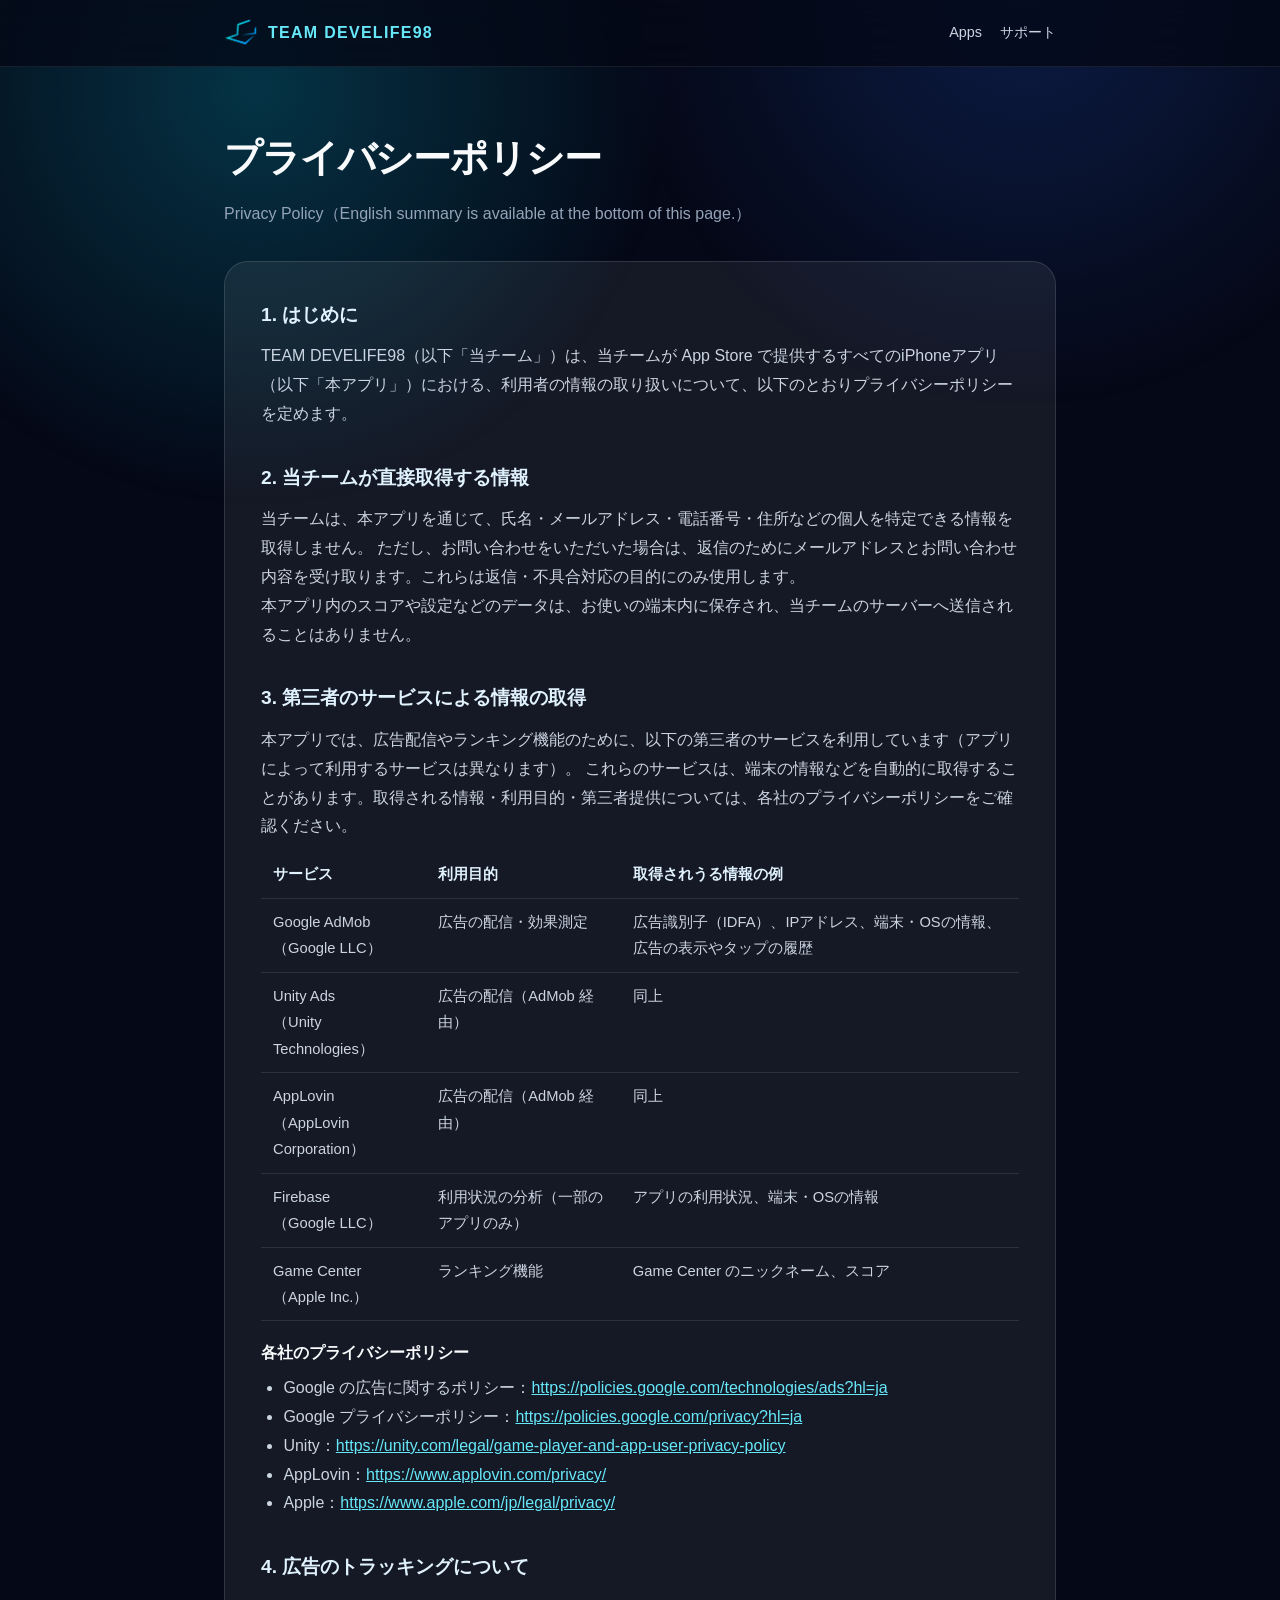
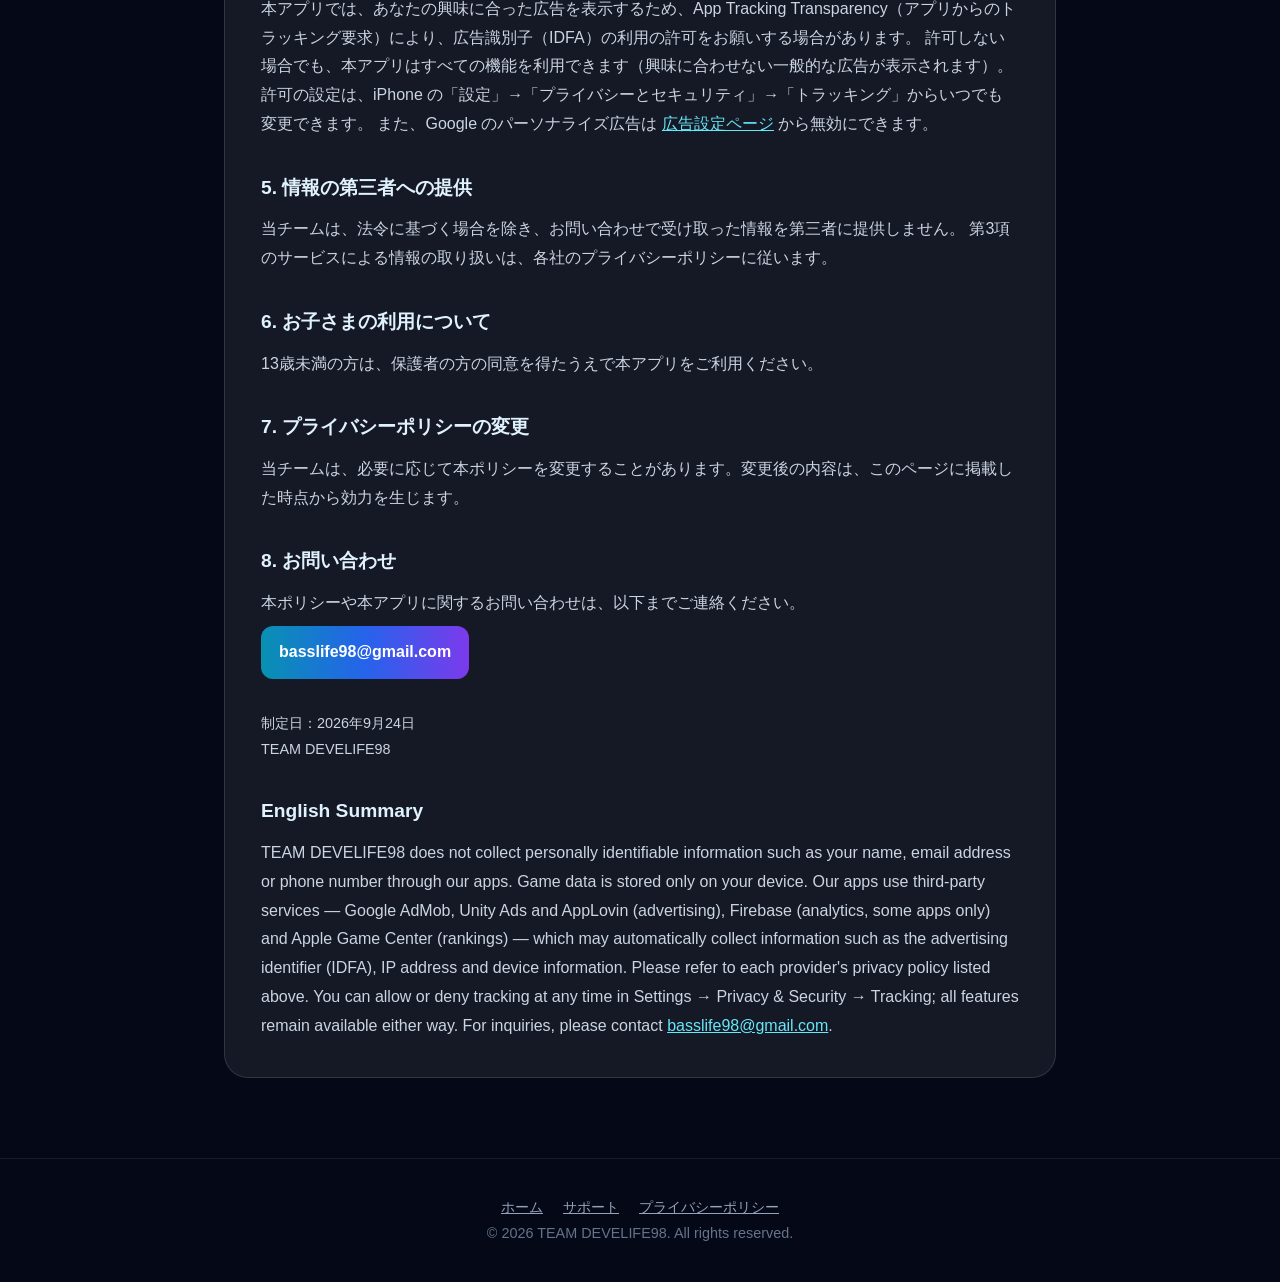
==== privacy/index.html @ 9287ae1d "全アプリ共通のプライバシーポリシー・サポートページを追加 - privacy/: AdMob・Unity Ads・AppLovin・Firebase・Game Center・ATTを明記（日本語＋英語" ====
<!DOCTYPE html>
<html lang="ja">
<head>
<meta charset="UTF-8">
<meta name="viewport" content="width=device-width, initial-scale=1.0">
<title>プライバシーポリシー | TEAM DEVELIFE98</title>
<meta name="description" content="TEAM DEVELIFE98 が提供するiPhoneアプリ共通のプライバシーポリシーです。">
<link rel="stylesheet" href="../assets/css/page.css">
</head>

<body>

<nav class="nav">
  <div class="nav-inner">
    <a class="nav-logo" href="../">
      <img src="../assets/images/logor.png" alt="TEAM DEVELIFE98 Logo">
      <span>TEAM DEVELIFE98</span>
    </a>
    <div class="nav-links">
      <a href="../#apps">Apps</a>
      <a href="../support/">サポート</a>
    </div>
  </div>
</nav>

<main>
  <h1>プライバシーポリシー</h1>
  <p class="lead">Privacy Policy（English summary is available at the bottom of this page.）</p>

  <div class="doc">
    <h2>1. はじめに</h2>
    <p>
      TEAM DEVELIFE98（以下「当チーム」）は、当チームが App Store で提供するすべてのiPhoneアプリ（以下「本アプリ」）における、利用者の情報の取り扱いについて、以下のとおりプライバシーポリシーを定めます。
    </p>

    <h2>2. 当チームが直接取得する情報</h2>
    <p>
      当チームは、本アプリを通じて、氏名・メールアドレス・電話番号・住所などの個人を特定できる情報を取得しません。
      ただし、お問い合わせをいただいた場合は、返信のためにメールアドレスとお問い合わせ内容を受け取ります。これらは返信・不具合対応の目的にのみ使用します。
    </p>
    <p>
      本アプリ内のスコアや設定などのデータは、お使いの端末内に保存され、当チームのサーバーへ送信されることはありません。
    </p>

    <h2>3. 第三者のサービスによる情報の取得</h2>
    <p>
      本アプリでは、広告配信やランキング機能のために、以下の第三者のサービスを利用しています（アプリによって利用するサービスは異なります）。
      これらのサービスは、端末の情報などを自動的に取得することがあります。取得される情報・利用目的・第三者提供については、各社のプライバシーポリシーをご確認ください。
    </p>

    <div class="table-wrap">
      <table>
        <tr class="head">
          <th>サービス</th>
          <th>利用目的</th>
          <th>取得されうる情報の例</th>
        </tr>
        <tr>
          <td data-label="サービス">Google AdMob<br>（Google LLC）</td>
          <td data-label="利用目的">広告の配信・効果測定</td>
          <td data-label="取得されうる情報">広告識別子（IDFA）、IPアドレス、端末・OSの情報、広告の表示やタップの履歴</td>
        </tr>
        <tr>
          <td data-label="サービス">Unity Ads<br>（Unity Technologies）</td>
          <td data-label="利用目的">広告の配信（AdMob 経由）</td>
          <td data-label="取得されうる情報">同上</td>
        </tr>
        <tr>
          <td data-label="サービス">AppLovin<br>（AppLovin Corporation）</td>
          <td data-label="利用目的">広告の配信（AdMob 経由）</td>
          <td data-label="取得されうる情報">同上</td>
        </tr>
        <tr>
          <td data-label="サービス">Firebase<br>（Google LLC）</td>
          <td data-label="利用目的">利用状況の分析（一部のアプリのみ）</td>
          <td data-label="取得されうる情報">アプリの利用状況、端末・OSの情報</td>
        </tr>
        <tr>
          <td data-label="サービス">Game Center<br>（Apple Inc.）</td>
          <td data-label="利用目的">ランキング機能</td>
          <td data-label="取得されうる情報">Game Center のニックネーム、スコア</td>
        </tr>
      </table>
    </div>

    <h3>各社のプライバシーポリシー</h3>
    <ul>
      <li>Google の広告に関するポリシー：<a href="https://policies.google.com/technologies/ads?hl=ja" target="_blank" rel="noopener">https://policies.google.com/technologies/ads?hl=ja</a></li>
      <li>Google プライバシーポリシー：<a href="https://policies.google.com/privacy?hl=ja" target="_blank" rel="noopener">https://policies.google.com/privacy?hl=ja</a></li>
      <li>Unity：<a href="https://unity.com/legal/game-player-and-app-user-privacy-policy" target="_blank" rel="noopener">https://unity.com/legal/game-player-and-app-user-privacy-policy</a></li>
      <li>AppLovin：<a href="https://www.applovin.com/privacy/" target="_blank" rel="noopener">https://www.applovin.com/privacy/</a></li>
      <li>Apple：<a href="https://www.apple.com/jp/legal/privacy/" target="_blank" rel="noopener">https://www.apple.com/jp/legal/privacy/</a></li>
    </ul>

    <h2>4. 広告のトラッキングについて</h2>
    <p>
      本アプリでは、あなたの興味に合った広告を表示するため、App Tracking Transparency（アプリからのトラッキング要求）により、広告識別子（IDFA）の利用の許可をお願いする場合があります。
      許可しない場合でも、本アプリはすべての機能を利用できます（興味に合わせない一般的な広告が表示されます）。
    </p>
    <p>
      許可の設定は、iPhone の「設定」→「プライバシーとセキュリティ」→「トラッキング」からいつでも変更できます。
      また、Google のパーソナライズ広告は <a href="https://adssettings.google.com/" target="_blank" rel="noopener">広告設定ページ</a> から無効にできます。
    </p>

    <h2>5. 情報の第三者への提供</h2>
    <p>
      当チームは、法令に基づく場合を除き、お問い合わせで受け取った情報を第三者に提供しません。
      第3項のサービスによる情報の取り扱いは、各社のプライバシーポリシーに従います。
    </p>

    <h2>6. お子さまの利用について</h2>
    <p>
      13歳未満の方は、保護者の方の同意を得たうえで本アプリをご利用ください。
    </p>

    <h2>7. プライバシーポリシーの変更</h2>
    <p>
      当チームは、必要に応じて本ポリシーを変更することがあります。変更後の内容は、このページに掲載した時点から効力を生じます。
    </p>

    <h2>8. お問い合わせ</h2>
    <p>本ポリシーや本アプリに関するお問い合わせは、以下までご連絡ください。</p>
    <a class="contact" href="mailto:basslife98@gmail.com">basslife98@gmail.com</a>

    <p class="meta">
      制定日：2026年9月24日<br>
      TEAM DEVELIFE98
    </p>

    <h2 id="en">English Summary</h2>
    <p>
      TEAM DEVELIFE98 does not collect personally identifiable information such as your name, email address or phone number through our apps. Game data is stored only on your device.
      Our apps use third-party services — Google AdMob, Unity Ads and AppLovin (advertising), Firebase (analytics, some apps only) and Apple Game Center (rankings) — which may automatically collect information such as the advertising identifier (IDFA), IP address and device information.
      Please refer to each provider's privacy policy listed above.
      You can allow or deny tracking at any time in Settings → Privacy &amp; Security → Tracking; all features remain available either way.
      For inquiries, please contact <a href="mailto:basslife98@gmail.com">basslife98@gmail.com</a>.
    </p>
  </div>
</main>

<footer>
  <a href="../">ホーム</a><a href="../support/">サポート</a><a href="../privacy/">プライバシーポリシー</a>
  <p>© 2026 TEAM DEVELIFE98. All rights reserved.</p>
</footer>

</body>
</html>
---- assets/css/page.css ----
/* プライバシーポリシー・サポートなど、トップ以外のページ共通スタイル（トップのデザインに合わせる） */
*{margin:0;padding:0;box-sizing:border-box}

body{
  font-family:-apple-system,BlinkMacSystemFont,"Segoe UI",sans-serif;
  background:#050816;
  color:#f8fafc;
  line-height:1.8;
}

body::before{
  content:"";
  position:fixed;
  inset:0;
  background:
    radial-gradient(circle at 20% 10%,rgba(6,182,212,.25),transparent 32%),
    radial-gradient(circle at 80% 0%,rgba(37,99,235,.22),transparent 30%);
  z-index:-1;
}

.nav{
  position:sticky;
  top:0;
  z-index:10;
  background:rgba(5,8,22,.78);
  backdrop-filter:blur(18px);
  border-bottom:1px solid rgba(255,255,255,.08);
}

.nav-inner{
  max-width:880px;
  margin:auto;
  padding:16px 24px;
  display:flex;
  justify-content:space-between;
  align-items:center;
  gap:16px;
}

.nav-logo{
  display:flex;
  align-items:center;
  gap:10px;
  font-weight:800;
  letter-spacing:.08em;
  color:#67e8f9;
  text-decoration:none;
}

.nav-logo img{
  width:34px;
  height:34px;
  border-radius:8px;
}

.nav-links{
  display:flex;
  gap:18px;
  font-size:.9rem;
}

.nav-links a{
  color:#cbd5e1;
  text-decoration:none;
}

main{
  max-width:880px;
  margin:auto;
  padding:56px 24px 80px;
}

h1{
  font-size:clamp(1.8rem,6vw,2.4rem);
  letter-spacing:-.03em;
  margin-bottom:8px;
}

.lead{
  color:#94a3b8;
  margin-bottom:32px;
}

.doc{
  background:rgba(255,255,255,.065);
  border:1px solid rgba(255,255,255,.12);
  border-radius:24px;
  padding:36px;
}

.doc h2{
  font-size:1.2rem;
  color:#e0f2fe;
  margin:32px 0 10px;
}

.doc h2:first-child{
  margin-top:0;
}

.doc h3{
  font-size:1rem;
  margin:18px 0 6px;
}

.doc p,.doc li{
  color:#cbd5e1;
}

.doc ul{
  padding-left:1.4em;
  margin:6px 0;
}

.doc a{
  color:#67e8f9;
  word-break:break-all;
}

.table-wrap{
  overflow-x:auto;
  margin:10px 0;
}

table{
  width:100%;
  border-collapse:collapse;
  font-size:.92rem;
}

th,td{
  text-align:left;
  padding:10px 12px;
  border-bottom:1px solid rgba(255,255,255,.1);
  vertical-align:top;
  color:#cbd5e1;
}

th{
  color:#e0f2fe;
  white-space:nowrap;
}

.contact{
  display:inline-block;
  margin-top:8px;
  padding:12px 18px;
  border-radius:12px;
  background:linear-gradient(90deg,#0891b2,#2563eb,#7c3aed);
  color:#fff !important;
  font-weight:800;
  text-decoration:none;
}

.meta{
  margin-top:32px;
  color:#94a3b8;
  font-size:.9rem;
}

footer{
  padding:36px 24px;
  text-align:center;
  color:#64748b;
  border-top:1px solid rgba(255,255,255,.08);
  font-size:.9rem;
}

footer a{
  color:#94a3b8;
  margin:0 10px;
}

@media(max-width:600px){
  .nav-logo span{
    display:none;
  }

  .doc{
    padding:24px 20px;
  }

  /* スマホでは表を1行ずつカード状に縦並びにする */
  table,tbody,tr,td{
    display:block;
  }

  tr.head{
    display:none;
  }

  tr{
    padding:12px 0;
    border-bottom:1px solid rgba(255,255,255,.1);
  }

  td{
    padding:2px 0;
    border:none;
  }

  td[data-label]::before{
    content:attr(data-label);
    display:block;
    font-size:.78rem;
    color:#67e8f9;
    font-weight:800;
  }

  td br{
    display:none;
  }
}
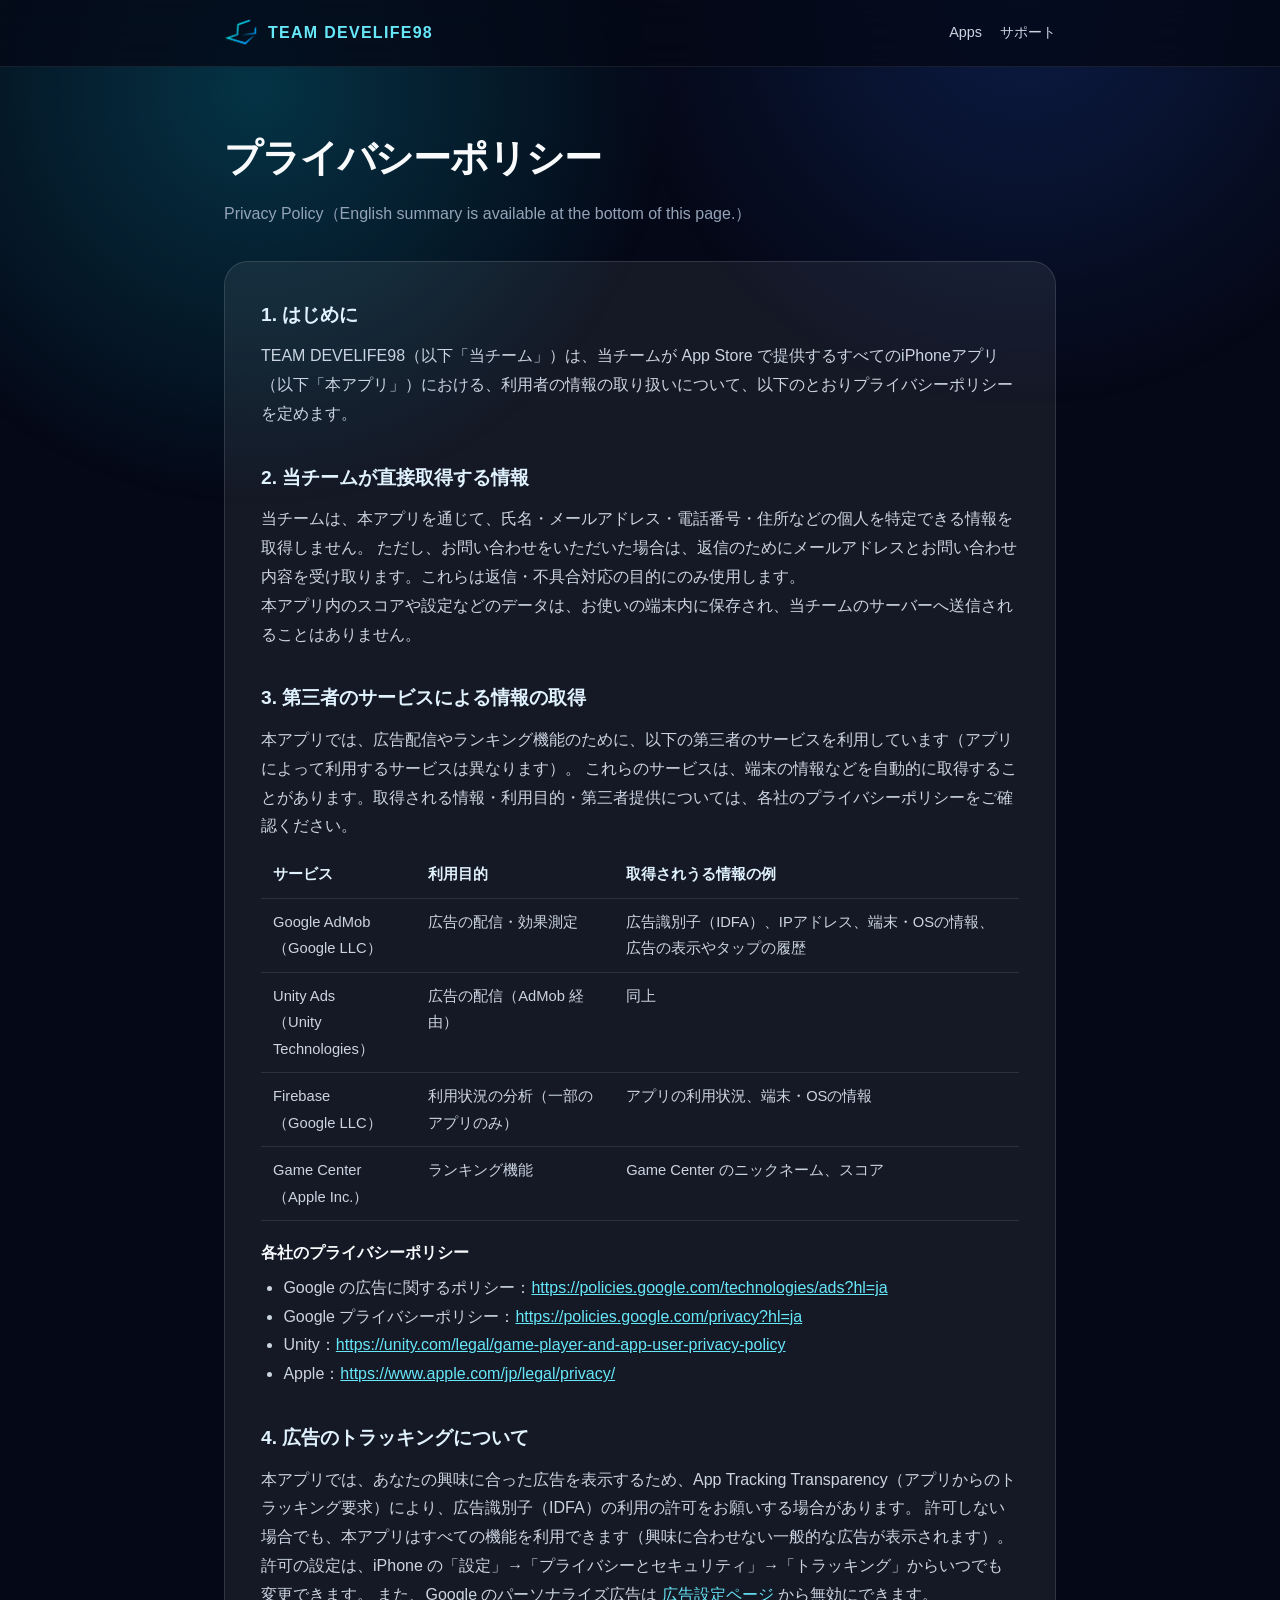
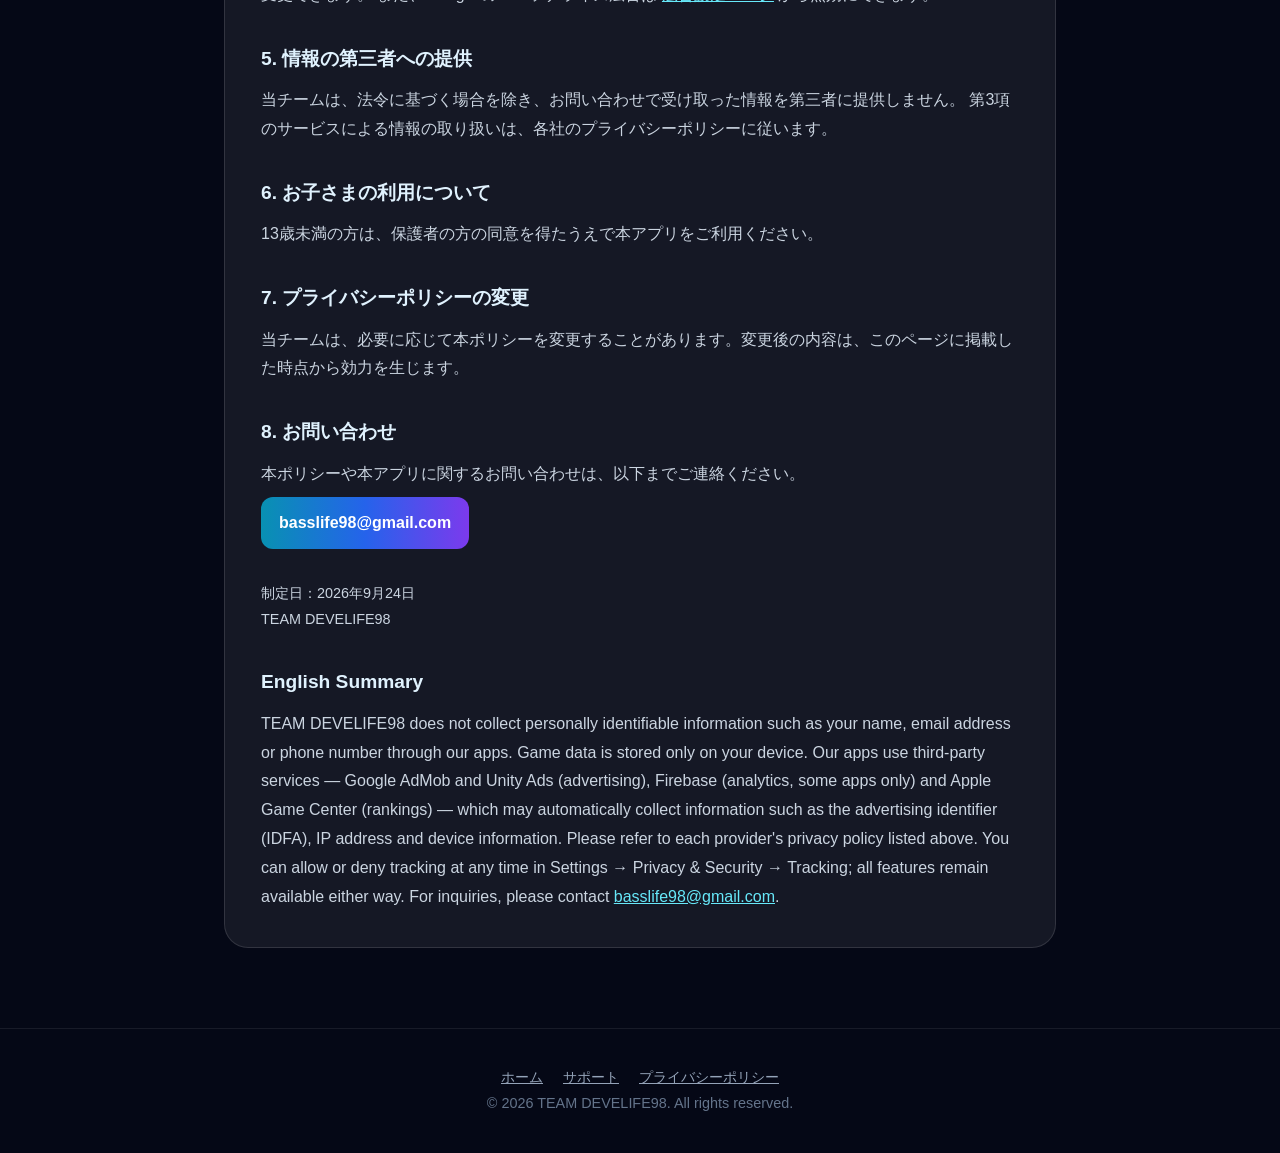
==== commit c0a5bf7e: "プライバシーポリシーからAppLovinを削除（アカウント未開設・今後も利用予定なし） Co-Authored-By: Claude Opus 5.5 <noreply@anthropic.com>" ====
--- a/privacy/index.html
+++ b/privacy/index.html
@@ -66,11 +66,6 @@
           <td data-label="取得されうる情報">同上</td>
         </tr>
         <tr>
-          <td data-label="サービス">AppLovin<br>（AppLovin Corporation）</td>
-          <td data-label="利用目的">広告の配信（AdMob 経由）</td>
-          <td data-label="取得されうる情報">同上</td>
-        </tr>
-        <tr>
           <td data-label="サービス">Firebase<br>（Google LLC）</td>
           <td data-label="利用目的">利用状況の分析（一部のアプリのみ）</td>
           <td data-label="取得されうる情報">アプリの利用状況、端末・OSの情報</td>
@@ -88,7 +83,6 @@
       <li>Google の広告に関するポリシー：<a href="https://policies.google.com/technologies/ads?hl=ja" target="_blank" rel="noopener">https://policies.google.com/technologies/ads?hl=ja</a></li>
       <li>Google プライバシーポリシー：<a href="https://policies.google.com/privacy?hl=ja" target="_blank" rel="noopener">https://policies.google.com/privacy?hl=ja</a></li>
       <li>Unity：<a href="https://unity.com/legal/game-player-and-app-user-privacy-policy" target="_blank" rel="noopener">https://unity.com/legal/game-player-and-app-user-privacy-policy</a></li>
-      <li>AppLovin：<a href="https://www.applovin.com/privacy/" target="_blank" rel="noopener">https://www.applovin.com/privacy/</a></li>
       <li>Apple：<a href="https://www.apple.com/jp/legal/privacy/" target="_blank" rel="noopener">https://www.apple.com/jp/legal/privacy/</a></li>
     </ul>
 
@@ -130,7 +124,7 @@
     <h2 id="en">English Summary</h2>
     <p>
       TEAM DEVELIFE98 does not collect personally identifiable information such as your name, email address or phone number through our apps. Game data is stored only on your device.
-      Our apps use third-party services — Google AdMob, Unity Ads and AppLovin (advertising), Firebase (analytics, some apps only) and Apple Game Center (rankings) — which may automatically collect information such as the advertising identifier (IDFA), IP address and device information.
+      Our apps use third-party services — Google AdMob and Unity Ads (advertising), Firebase (analytics, some apps only) and Apple Game Center (rankings) — which may automatically collect information such as the advertising identifier (IDFA), IP address and device information.
       Please refer to each provider's privacy policy listed above.
       You can allow or deny tracking at any time in Settings → Privacy &amp; Security → Tracking; all features remain available either way.
       For inquiries, please contact <a href="mailto:basslife98@gmail.com">basslife98@gmail.com</a>.
